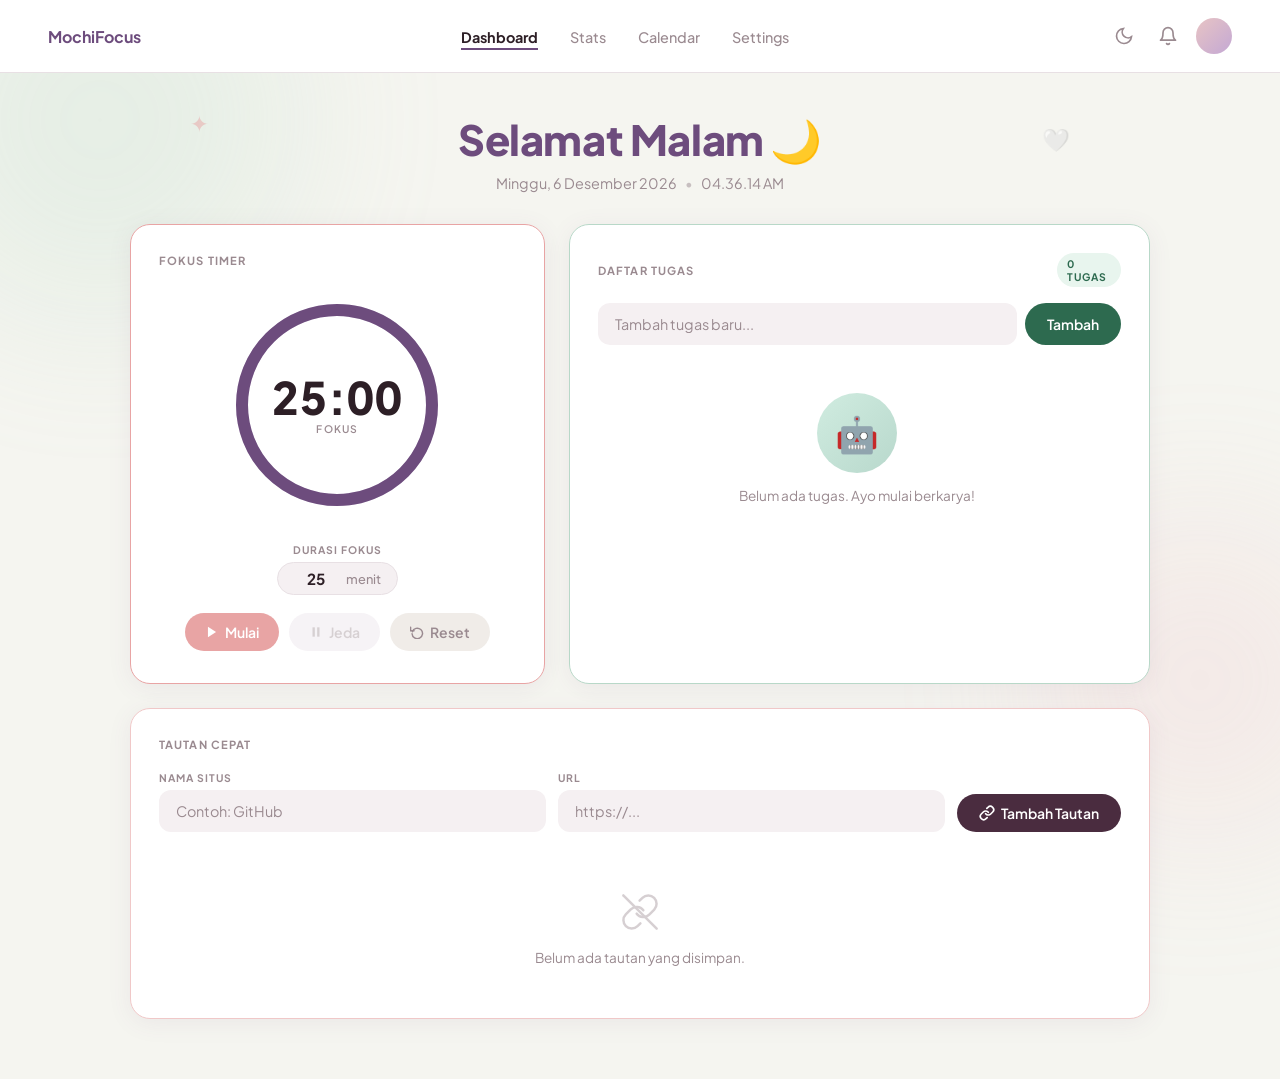
==== index.html @ a3278d5c "Add full MochiFocus dashboard: Dashboard, Stats, Calendar, Settings, shared theme system" ====
<!doctype html>
<html lang="id">
  <head>
    <meta charset="UTF-8" />
    <meta name="viewport" content="width=device-width, initial-scale=1.0" />
    <title>MochiFocus</title>
    <link rel="preconnect" href="https://fonts.googleapis.com" />
    <link rel="preconnect" href="https://fonts.gstatic.com" crossorigin />
    <link
      href="https://fonts.googleapis.com/css2?family=Plus+Jakarta+Sans:wght@400;500;600;700;800&display=swap"
      rel="stylesheet"
    />
    <link rel="stylesheet" href="css/style.css" />
    <script src="js/theme.js"></script>
  </head>
  <body>
    <!-- NAVBAR -->
    <nav class="navbar" role="navigation" aria-label="Navigasi utama">
      <div class="navbar__brand">MochiFocus</div>
      <ul class="navbar__links" role="list">
        <li>
          <a
            href="index.html"
            class="navbar__link navbar__link--active"
            aria-current="page"
            >Dashboard</a
          >
        </li>
        <li><a href="stats.html" class="navbar__link">Stats</a></li>
        <li><a href="calendar.html" class="navbar__link">Calendar</a></li>
        <li><a href="settings.html" class="navbar__link">Settings</a></li>
      </ul>
      <div class="navbar__actions">
        <button
          class="navbar__icon-btn"
          id="navbar-darkmode-btn"
          aria-pressed="false"
          title="Mode gelap"
          aria-label="Toggle mode gelap"
        >
          <svg
            class="icon-moon"
            width="20"
            height="20"
            viewBox="0 0 24 24"
            fill="none"
            stroke="currentColor"
            stroke-width="2"
            stroke-linecap="round"
            aria-hidden="true"
          >
            <path d="M21 12.79A9 9 0 1 1 11.21 3 7 7 0 0 0 21 12.79z" />
          </svg>
          <svg
            class="icon-sun"
            width="20"
            height="20"
            viewBox="0 0 24 24"
            fill="none"
            stroke="currentColor"
            stroke-width="2"
            stroke-linecap="round"
            aria-hidden="true"
            style="display: none"
          >
            <circle cx="12" cy="12" r="5" />
            <line x1="12" y1="1" x2="12" y2="3" />
            <line x1="12" y1="21" x2="12" y2="23" />
            <line x1="4.22" y1="4.22" x2="5.64" y2="5.64" />
            <line x1="18.36" y1="18.36" x2="19.78" y2="19.78" />
            <line x1="1" y1="12" x2="3" y2="12" />
            <line x1="21" y1="12" x2="23" y2="12" />
            <line x1="4.22" y1="19.78" x2="5.64" y2="18.36" />
            <line x1="18.36" y1="5.64" x2="19.78" y2="4.22" />
          </svg>
        </button>
        <button class="navbar__icon-btn" aria-label="Notifikasi">
          <svg
            width="20"
            height="20"
            viewBox="0 0 24 24"
            fill="none"
            stroke="currentColor"
            stroke-width="2"
            stroke-linecap="round"
            stroke-linejoin="round"
            aria-hidden="true"
          >
            <path d="M18 8A6 6 0 0 0 6 8c0 7-3 9-3 9h18s-3-2-3-9" />
            <path d="M13.73 21a2 2 0 0 1-3.46 0" />
          </svg>
        </button>
        <button class="navbar__avatar" aria-label="Profil pengguna"></button>
      </div>
    </nav>

    <!-- DECORATIVE BG BLOBS -->
    <div class="bg-blob bg-blob--green" aria-hidden="true"></div>
    <div class="bg-blob bg-blob--pink" aria-hidden="true"></div>

    <!-- HEADER: Greeting, Date, Time -->
    <header class="header">
      <div class="header__deco header__deco--tl" aria-hidden="true">✦</div>
      <h1 class="header__greeting" id="greeting">Selamat Pagi ✨</h1>
      <p class="header__datetime">
        <span id="current-date"></span>
        <span class="header__sep">•</span>
        <span id="current-time"></span>
      </p>
      <div class="header__deco header__deco--tr" aria-hidden="true">🤍</div>
    </header>

    <!-- MAIN CONTENT -->
    <main class="main">
      <!-- LEFT: Focus Timer -->
      <section class="card card--timer" aria-labelledby="timer-heading">
        <h2 id="timer-heading" class="card__label">FOKUS TIMER</h2>

        <!-- SVG circular progress ring -->
        <div
          class="timer__ring-wrapper"
          role="img"
          aria-label="Timer lingkaran"
        >
          <svg class="timer__svg" viewBox="0 0 220 220" aria-hidden="true">
            <!-- Background track -->
            <circle class="timer__track" cx="110" cy="110" r="95" />
            <!-- Progress arc -->
            <circle
              class="timer__progress"
              id="timer-ring"
              cx="110"
              cy="110"
              r="95"
            />
            <!-- Animated pulse dot when running -->
            <g id="timer-pulse-group" class="timer__pulse-group">
              <circle
                class="timer__pulse"
                id="timer-pulse"
                cx="110"
                cy="15"
                r="6.5"
              />
            </g>
          </svg>
          <div class="timer__center">
            <div class="timer__display" id="timer-display" aria-live="polite">
              25:00
            </div>
            <span class="timer__label-text">FOKUS</span>
          </div>
        </div>

        <!-- Minutes input -->
        <div class="timer__mins-row">
          <label class="timer__mins-label" for="timer-minutes-input"
            >Durasi Fokus</label
          >
          <div class="timer__mins-field">
            <input
              class="timer__mins-input"
              type="number"
              id="timer-minutes-input"
              min="1"
              max="120"
              value="25"
              aria-label="Durasi fokus dalam menit"
            />
            <span class="timer__mins-unit">menit</span>
          </div>
        </div>

        <div class="timer__controls">
          <button
            class="btn btn--start"
            id="timer-start"
            aria-label="Mulai timer"
          >
            <svg
              width="14"
              height="14"
              viewBox="0 0 24 24"
              fill="currentColor"
              aria-hidden="true"
            >
              <polygon points="5,3 19,12 5,21" />
            </svg>
            Mulai
          </button>
          <button
            class="btn btn--pause"
            id="timer-pause"
            disabled
            aria-label="Jeda timer"
          >
            <svg
              width="14"
              height="14"
              viewBox="0 0 24 24"
              fill="currentColor"
              aria-hidden="true"
            >
              <rect x="6" y="4" width="4" height="16" />
              <rect x="14" y="4" width="4" height="16" />
            </svg>
            Jeda
          </button>
          <button
            class="btn btn--reset"
            id="timer-reset"
            aria-label="Reset timer"
          >
            <svg
              width="14"
              height="14"
              viewBox="0 0 24 24"
              fill="none"
              stroke="currentColor"
              stroke-width="2.5"
              stroke-linecap="round"
              aria-hidden="true"
            >
              <polyline points="1 4 1 10 7 10" />
              <path d="M3.51 15a9 9 0 1 0 .49-3.5" />
            </svg>
            Reset
          </button>
        </div>
      </section>

      <!-- RIGHT: To-Do List -->
      <section class="card card--todo" aria-labelledby="todo-heading">
        <div class="card__header-row">
          <h2 id="todo-heading" class="card__label">DAFTAR TUGAS</h2>
          <span class="todo__count-badge" id="todo-count">0 TUGAS</span>
        </div>

        <form class="todo__form" id="todo-form" aria-label="Tambah tugas baru">
          <input
            class="input"
            type="text"
            id="todo-input"
            placeholder="Tambah tugas baru..."
            aria-label="Deskripsi tugas"
            autocomplete="off"
          />
          <button class="btn btn--add-todo" type="submit">Tambah</button>
        </form>

        <ul class="todo__list" id="todo-list" aria-label="Daftar tugas"></ul>
      </section>
    </main>

    <!-- BOTTOM: Quick Links -->
    <section class="card card--links" aria-labelledby="links-heading">
      <h2 id="links-heading" class="card__label">TAUTAN CEPAT</h2>

      <form class="links__form" id="links-form" aria-label="Tambah tautan baru">
        <div class="links__field-group">
          <label class="links__field-label" for="link-title-input"
            >NAMA SITUS</label
          >
          <input
            class="input"
            type="text"
            id="link-title-input"
            placeholder="Contoh: GitHub"
            aria-label="Nama situs"
            autocomplete="off"
          />
        </div>
        <div class="links__field-group">
          <label class="links__field-label" for="link-url-input">URL</label>
          <input
            class="input"
            type="url"
            id="link-url-input"
            placeholder="https://..."
            aria-label="URL situs"
            autocomplete="off"
          />
        </div>
        <button
          class="btn btn--add-link"
          type="submit"
          aria-label="Tambah tautan"
        >
          <svg
            width="16"
            height="16"
            viewBox="0 0 24 24"
            fill="none"
            stroke="currentColor"
            stroke-width="2.5"
            stroke-linecap="round"
            stroke-linejoin="round"
            aria-hidden="true"
          >
            <path
              d="M10 13a5 5 0 0 0 7.54.54l3-3a5 5 0 0 0-7.07-7.07l-1.72 1.71"
            />
            <path
              d="M14 11a5 5 0 0 0-7.54-.54l-3 3a5 5 0 0 0 7.07 7.07l1.71-1.71"
            />
          </svg>
          Tambah Tautan
        </button>
      </form>

      <div class="links__grid" id="links-grid" aria-label="Tautan cepat"></div>
    </section>

    <script src="js/app.js"></script>
  </body>
</html>
---- css/style.css ----
/* ============================================================
   CSS VARIABLES — MochiFocus
   ============================================================ */
:root {
  /* Palette */
  --color-bg: #f5f5f0;
  --color-surface: #ffffff;
  --color-primary: #6d4c7d; /* deep mauve – brand, navbar */
  --color-primary-hover: #5a3d68;
  --color-green: #2d6a4f; /* todo card accent */
  --color-green-btn: #2d6a4f;
  --color-green-btn-hover: #245940;
  --color-pink: #e8a4a4; /* timer card accent */
  --color-pink-btn: #e8a4a4;
  --color-pink-btn-hover: #d98f8f;
  --color-mauve-dark: #4a2c3f; /* add-link button */
  --color-mauve-dark-hover: #3a1f30;
  --color-text: #2d1f26;
  --color-text-muted: #9a8a90;
  --color-border: #e8e0e4;
  --color-input-bg: #f5f0f2;
  --color-todo-done: #b0a0a8;
  --color-badge-bg: #e8f5ee;
  --color-badge-text: #2d6a4f;

  /* Timer ring */
  --timer-track: #e8e0f0;
  --timer-progress: #6d4c7d;
  --timer-circumference: 552.92px; /* 2 * π * 88 */

  /* Shadows */
  --shadow-card: 0 4px 24px rgba(109, 76, 125, 0.08);
  --shadow-card-hover: 0 8px 32px rgba(109, 76, 125, 0.14);

  /* Layout */
  --radius-card: 20px;
  --radius-btn: 50px;
  --radius-input: 12px;
  --radius-sm: 8px;

  /* Typography */
  --font: "Plus Jakarta Sans", "Segoe UI", system-ui, sans-serif;

  --transition: 0.2s ease;
  --transition-slow: 0.4s ease;
}

/* ============================================================
   RESET & BASE
   ============================================================ */
*,
*::before,
*::after {
  box-sizing: border-box;
  margin: 0;
  padding: 0;
}

body {
  font-family: var(--font);
  background-color: var(--color-bg);
  color: var(--color-text);
  min-height: 100vh;
  padding-bottom: 60px;
  position: relative;
  overflow-x: hidden;
}

ul {
  list-style: none;
}

button {
  cursor: pointer;
  font-family: inherit;
  border: none;
  outline: none;
}

input,
label {
  font-family: inherit;
  outline: none;
}

a {
  text-decoration: none;
}

/* ============================================================
   BACKGROUND BLOBS
   ============================================================ */
.bg-blob {
  position: fixed;
  border-radius: 50%;
  filter: blur(80px);
  opacity: 0.18;
  pointer-events: none;
  z-index: 0;
}

.bg-blob--green {
  width: 400px;
  height: 400px;
  background: #a8d5ba;
  top: -80px;
  left: -100px;
}

.bg-blob--pink {
  width: 320px;
  height: 320px;
  background: #f0b8c0;
  bottom: 60px;
  right: -80px;
}

/* ============================================================
   NAVBAR
   ============================================================ */
.navbar {
  position: relative;
  z-index: 10;
  display: flex;
  align-items: center;
  gap: 40px;
  padding: 18px 48px;
  background: var(--color-surface);
  border-bottom: 1px solid var(--color-border);
}

.navbar__brand {
  font-size: 1rem;
  font-weight: 700;
  color: var(--color-primary);
  white-space: nowrap;
  margin-right: auto;
}

.navbar__links {
  display: flex;
  gap: 32px;
  align-items: center;
}

.navbar__link {
  font-size: 0.9rem;
  font-weight: 500;
  color: var(--color-text-muted);
  transition: color var(--transition);
  padding-bottom: 2px;
}

.navbar__link:hover {
  color: var(--color-text);
}

.navbar__link--active {
  color: var(--color-text);
  font-weight: 700;
  border-bottom: 2px solid var(--color-primary);
}

.navbar__actions {
  display: flex;
  align-items: center;
  gap: 12px;
  margin-left: auto;
}

.navbar__icon-btn {
  background: transparent;
  color: var(--color-text-muted);
  padding: 6px;
  border-radius: 50%;
  display: flex;
  align-items: center;
  justify-content: center;
  transition:
    background var(--transition),
    color var(--transition);
}

.navbar__icon-btn:hover {
  background: var(--color-bg);
  color: var(--color-text);
}

.navbar__avatar {
  width: 36px;
  height: 36px;
  border-radius: 50%;
  background: linear-gradient(135deg, #e8c4c4, #c4a8d4);
  border: none;
  cursor: pointer;
}

/* ============================================================
   PAGE WRAPPER
   ============================================================ */
.header,
.main,
.card--links {
  position: relative;
  z-index: 1;
  max-width: 1020px;
  margin-left: auto;
  margin-right: auto;
}

/* ============================================================
   HEADER
   ============================================================ */
.header {
  padding-top: 40px;
  padding-bottom: 32px;
  text-align: center;
}

.header__greeting {
  font-size: 2.6rem;
  font-weight: 800;
  color: var(--color-primary);
  margin-bottom: 8px;
  letter-spacing: -0.01em;
}

.header__datetime {
  font-size: 0.9rem;
  color: var(--color-text-muted);
  display: flex;
  align-items: center;
  justify-content: center;
  gap: 8px;
}

.header__sep {
  opacity: 0.5;
}

/* Decorative sparkle / heart near heading */
.header__deco {
  position: absolute;
  font-size: 1.4rem;
  opacity: 0.5;
  pointer-events: none;
  user-select: none;
}

.header__deco--tl {
  top: 36px;
  left: 60px;
  color: var(--color-pink);
  animation: float 4s ease-in-out infinite;
}

.header__deco--tr {
  top: 52px;
  right: 80px;
  color: var(--color-pink);
  animation: float 4s ease-in-out infinite 1.5s;
}

/* ============================================================
   MAIN GRID
   ============================================================ */
.main {
  display: grid;
  grid-template-columns: 1fr 1.4fr;
  gap: 24px;
  margin-bottom: 24px;
}

/* ============================================================
   CARD
   ============================================================ */
.card {
  background: var(--color-surface);
  border-radius: var(--radius-card);
  box-shadow: var(--shadow-card);
  padding: 28px 28px 32px;
  border: 1.5px solid transparent;
  transition: box-shadow var(--transition-slow);
}

.card--timer {
  border-color: var(--color-pink);
  display: flex;
  flex-direction: column;
  align-items: center;
}

.card--todo {
  border-color: #b8d8c8;
}

.card--links {
  border-color: #f0c8c8;
  margin-bottom: 0;
  padding-bottom: 36px;
}

.card__label {
  font-size: 0.7rem;
  font-weight: 700;
  letter-spacing: 0.1em;
  color: var(--color-text-muted);
  margin-bottom: 20px;
  width: 100%;
}

.card__header-row {
  display: flex;
  align-items: center;
  justify-content: space-between;
  margin-bottom: 16px;
}

.card__header-row .card__label {
  margin-bottom: 0;
}

/* ============================================================
   FOCUS TIMER
   ============================================================ */
.timer__ring-wrapper {
  position: relative;
  width: 220px;
  height: 220px;
  margin: 8px 0 28px;
  flex-shrink: 0;
}

.timer__svg {
  width: 100%;
  height: 100%;
  /* rotate so arc starts from 12-o'clock */
  transform: rotate(-90deg);
  overflow: visible;
}

.timer__track {
  fill: none;
  stroke: var(--timer-track);
  stroke-width: 12;
}

.timer__progress {
  fill: none;
  stroke: var(--timer-progress);
  stroke-width: 12;
  stroke-linecap: round;
  /* dasharray/dashoffset set by JS */
  transition:
    stroke-dashoffset 1s linear,
    stroke var(--transition-slow);
}

/* Running state: glowing pulse on the ring */
.timer__progress--running {
  stroke: var(--color-primary);
  animation: ringPulse 2s ease-in-out infinite;
}

.timer__center {
  position: absolute;
  inset: 0;
  display: flex;
  flex-direction: column;
  align-items: center;
  justify-content: center;
  gap: 2px;
}

.timer__display {
  font-size: 2.8rem;
  font-weight: 800;
  letter-spacing: 0.02em;
  color: var(--color-text);
  font-variant-numeric: tabular-nums;
  line-height: 1;
}

.timer__label-text {
  font-size: 0.65rem;
  font-weight: 600;
  letter-spacing: 0.12em;
  color: var(--color-text-muted);
  text-transform: uppercase;
}

/*
  Orbiting dot: positioned at the center of the wrapper,
  then pushed out to ring radius via translateX inside rotate.
  Ring r=95 in the 220px wrapper (viewBox 0 0 220 220).
*/
.timer__pulse-group {
  transform-origin: 110px 110px;
  transform: rotate(var(--timer-rotation, 0deg));
  transition: transform 1s linear;
}

.timer__pulse {
  fill: var(--color-surface);
  stroke: var(--color-primary);
  stroke-width: 2.5px;
  transform-origin: 110px 15px;
  opacity: 0;
  pointer-events: none;
  transition: opacity 0.3s ease;
}

.timer__pulse--active {
  opacity: 1;
  animation: dotPulse 2s ease-in-out infinite;
}

.timer__controls {
  display: flex;
  gap: 10px;
  flex-wrap: wrap;
  justify-content: center;
}

/* Minutes duration field */
.timer__mins-row {
  display: flex;
  flex-direction: column;
  align-items: center;
  gap: 6px;
  margin-bottom: 18px;
  width: 100%;
}

.timer__mins-label {
  font-size: 0.65rem;
  font-weight: 700;
  letter-spacing: 0.1em;
  color: var(--color-text-muted);
  text-transform: uppercase;
}

.timer__mins-field {
  display: flex;
  align-items: center;
  gap: 8px;
  background: var(--color-input-bg);
  border: 1.5px solid var(--color-border);
  border-radius: 50px;
  padding: 6px 16px;
  transition: border-color var(--transition);
}

.timer__mins-field:focus-within {
  border-color: var(--color-primary);
  background: #fff;
}

.timer__mins-input {
  width: 44px;
  border: none;
  background: transparent;
  font-family: var(--font);
  font-size: 0.95rem;
  font-weight: 700;
  color: var(--color-text);
  text-align: center;
  outline: none;
  /* hide spinner arrows */
  -moz-appearance: textfield;
  appearance: textfield;
}

.timer__mins-input::-webkit-outer-spin-button,
.timer__mins-input::-webkit-inner-spin-button {
  -webkit-appearance: none;
  margin: 0;
}

.timer__mins-unit {
  font-size: 0.8rem;
  font-weight: 500;
  color: var(--color-text-muted);
}

.timer__mins-field--disabled {
  opacity: 0.5;
  cursor: not-allowed;
  pointer-events: none;
}

/* ============================================================
   BUTTONS
   ============================================================ */
.btn {
  display: inline-flex;
  align-items: center;
  justify-content: center;
  gap: 6px;
  padding: 10px 20px;
  border-radius: var(--radius-btn);
  font-size: 0.875rem;
  font-weight: 600;
  transition:
    background-color var(--transition),
    opacity var(--transition),
    transform var(--transition);
}

.btn:active:not(:disabled) {
  transform: scale(0.96);
}

.btn:disabled {
  opacity: 0.4;
  cursor: not-allowed;
}

/* Start — pink pastel */
.btn--start {
  background: var(--color-pink-btn);
  color: #fff;
}
.btn--start:hover:not(:disabled) {
  background: var(--color-pink-btn-hover);
}

/* Pause — light gray */
.btn--pause {
  background: #e8e0e8;
  color: var(--color-text-muted);
}
.btn--pause:hover:not(:disabled) {
  background: #d8d0d8;
}

/* Reset — light gray outline-style */
.btn--reset {
  background: #f0ece8;
  color: var(--color-text-muted);
}
.btn--reset:hover:not(:disabled) {
  background: #e4deda;
}

/* Add Todo — dark green pill */
.btn--add-todo {
  background: var(--color-green-btn);
  color: #fff;
  border-radius: var(--radius-btn);
  padding: 10px 22px;
  white-space: nowrap;
}
.btn--add-todo:hover {
  background: var(--color-green-btn-hover);
}

/* Add Link — dark mauve */
.btn--add-link {
  background: var(--color-mauve-dark);
  color: #fff;
  border-radius: var(--radius-btn);
  padding: 10px 22px;
  white-space: nowrap;
  align-self: flex-end;
}
.btn--add-link:hover {
  background: var(--color-mauve-dark-hover);
}

/* Icon/danger within list rows */
.btn--icon {
  background: transparent;
  color: var(--color-text-muted);
  padding: 4px 8px;
  font-size: 0.85rem;
  border-radius: var(--radius-sm);
}
.btn--icon:hover {
  color: var(--color-green);
  background: #e8f5ee;
}

.btn--danger {
  background: transparent;
  color: var(--color-text-muted);
  padding: 4px 8px;
  font-size: 0.8rem;
  border-radius: var(--radius-sm);
}
.btn--danger:hover {
  background: #fef2f2;
  color: #e05555;
}

/* ============================================================
   INPUT
   ============================================================ */
.input {
  width: 100%;
  padding: 11px 16px;
  border: 1.5px solid transparent;
  border-radius: var(--radius-input);
  font-size: 0.9rem;
  color: var(--color-text);
  background-color: var(--color-input-bg);
  transition:
    border-color var(--transition),
    background-color var(--transition);
}

.input:focus {
  border-color: var(--color-primary);
  background-color: #fff;
}

.input::placeholder {
  color: var(--color-text-muted);
}

/* ============================================================
   TODO BADGE
   ============================================================ */
.todo__count-badge {
  font-size: 0.65rem;
  font-weight: 700;
  width: max-content;
  letter-spacing: 0.08em;
  background: var(--color-badge-bg);
  color: var(--color-badge-text);
  padding: 4px 10px;
  border-radius: 50px;
}

/* ============================================================
   TODO FORM
   ============================================================ */
.todo__form {
  display: flex;
  gap: 8px;
  margin-bottom: 16px;
}

.todo__form .input {
  flex: 1;
}

/* ============================================================
   TODO LIST
   ============================================================ */
.todo__list {
  display: flex;
  flex-direction: column;
  gap: 8px;
  max-height: 300px;
  overflow-y: auto;
  padding-right: 4px;
}

.todo__item {
  display: flex;
  align-items: center;
  gap: 10px;
  padding: 10px 14px;
  border: 1.5px solid var(--color-border);
  border-radius: var(--radius-sm);
  background: var(--color-surface);
  transition:
    box-shadow var(--transition),
    border-color var(--transition);
  animation: slideIn 0.2s ease;
}

.todo__item:hover {
  border-color: #b8d8c8;
  box-shadow: 0 2px 10px rgba(45, 106, 79, 0.08);
}

.todo__checkbox {
  width: 17px;
  height: 17px;
  accent-color: var(--color-green);
  cursor: pointer;
  flex-shrink: 0;
}

.todo__text {
  flex: 1;
  font-size: 0.88rem;
  word-break: break-word;
  color: var(--color-text);
}

.todo__text--done {
  text-decoration: line-through;
  color: var(--color-todo-done);
}

.todo__edit-input {
  flex: 1;
  padding: 4px 10px;
  border: 1.5px solid var(--color-green);
  border-radius: var(--radius-sm);
  font-size: 0.88rem;
  font-family: inherit;
  background: #fff;
  outline: none;
}

.todo__actions {
  display: flex;
  gap: 2px;
  flex-shrink: 0;
}

/* Empty state — robot image placeholder */
.todo__empty {
  display: flex;
  flex-direction: column;
  align-items: center;
  justify-content: center;
  padding: 32px 16px;
  gap: 14px;
  color: var(--color-text-muted);
  font-size: 0.85rem;
  text-align: center;
}

.todo__empty-icon {
  width: 80px;
  height: 80px;
  border-radius: 50%;
  background: linear-gradient(135deg, #d0ece0, #b8d8cc);
  display: flex;
  align-items: center;
  justify-content: center;
  font-size: 2.2rem;
}

/* ============================================================
   QUICK LINKS — form
   ============================================================ */
.links__form {
  display: flex;
  align-items: flex-end;
  gap: 12px;
  margin-bottom: 24px;
  flex-wrap: wrap;
}

.links__field-group {
  display: flex;
  flex-direction: column;
  gap: 6px;
  flex: 1;
  min-width: 140px;
}

.links__field-label {
  font-size: 0.65rem;
  font-weight: 700;
  letter-spacing: 0.1em;
  color: var(--color-text-muted);
}

/* ============================================================
   QUICK LINKS — grid
   ============================================================ */
.links__grid {
  display: grid;
  grid-template-columns: repeat(auto-fill, minmax(140px, 1fr));
  gap: 12px;
}

.link__wrapper {
  position: relative;
}

.link__card {
  display: flex;
  flex-direction: column;
  align-items: center;
  justify-content: center;
  gap: 8px;
  padding: 18px 12px;
  border: 1.5px solid var(--color-border);
  border-radius: var(--radius-card);
  background: var(--color-input-bg);
  text-decoration: none;
  color: var(--color-text);
  transition:
    box-shadow var(--transition),
    border-color var(--transition),
    transform var(--transition);
  min-height: 88px;
  text-align: center;
}

.link__card:hover {
  box-shadow: var(--shadow-card-hover);
  border-color: var(--color-pink);
  transform: translateY(-2px);
}

.link__favicon {
  width: 26px;
  height: 26px;
  border-radius: 6px;
}

.link__title {
  font-size: 0.82rem;
  font-weight: 600;
  word-break: break-word;
  line-height: 1.3;
}

.link__delete {
  position: absolute;
  top: 6px;
  right: 6px;
  background: transparent;
  border: none;
  color: var(--color-text-muted);
  font-size: 0.7rem;
  cursor: pointer;
  padding: 3px 6px;
  border-radius: 50%;
  opacity: 0;
  transition:
    opacity var(--transition),
    background var(--transition),
    color var(--transition);
  line-height: 1;
}

.link__wrapper:hover .link__delete {
  opacity: 1;
}

.link__delete:hover {
  color: #e05555;
  background: #fef2f2;
}

/* Empty links state */
.links__empty {
  grid-column: 1 / -1;
  display: flex;
  flex-direction: column;
  align-items: center;
  gap: 10px;
  padding: 36px 16px 16px;
  color: var(--color-text-muted);
  font-size: 0.85rem;
  text-align: center;
}

.links__empty-icon {
  font-size: 2rem;
  opacity: 0.4;
}

/* ============================================================
   SCROLLBAR
   ============================================================ */
.todo__list::-webkit-scrollbar {
  width: 4px;
}
.todo__list::-webkit-scrollbar-track {
  background: transparent;
}
.todo__list::-webkit-scrollbar-thumb {
  background: var(--color-border);
  border-radius: 2px;
}

/* ============================================================
   ANIMATIONS
   ============================================================ */

/* Floating deco elements */
@keyframes float {
  0%,
  100% {
    transform: translateY(0);
  }
  50% {
    transform: translateY(-6px);
  }
}

/* SVG ring pulse when running */
@keyframes ringPulse {
  0%,
  100% {
    filter: drop-shadow(0 0 4px rgba(109, 76, 125, 0.3));
  }
  50% {
    filter: drop-shadow(0 0 12px rgba(109, 76, 125, 0.65));
  }
}

/* Denyut dan pendaran titik indikator timer saat aktif */
@keyframes dotPulse {
  0%,
  100% {
    transform: scale(1);
    filter: drop-shadow(0 0 4px rgba(109, 76, 125, 0.5));
  }
  50% {
    transform: scale(1.25);
    filter: drop-shadow(0 0 10px rgba(109, 76, 125, 0.9));
  }
}

/* Timer number tick bounce — removed (no digit animation) */

/* Todo item slide in */
@keyframes slideIn {
  from {
    opacity: 0;
    transform: translateY(-6px);
  }
  to {
    opacity: 1;
    transform: translateY(0);
  }
}

/* ============================================================
   RESPONSIVE
   ============================================================ */
@media (max-width: 720px) {
  .navbar {
    padding: 14px 20px;
    gap: 20px;
  }

  .navbar__links {
    gap: 16px;
  }

  .header,
  .main,
  .card--links {
    padding-left: 16px;
    padding-right: 16px;
  }

  .header__greeting {
    font-size: 1.8rem;
  }

  .main {
    grid-template-columns: 1fr;
  }

  .timer__ring-wrapper {
    width: 180px;
    height: 180px;
  }

  .timer__display {
    font-size: 2.2rem;
  }

  .links__form {
    flex-direction: column;
  }

  .btn--add-link {
    width: 100%;
  }
}

@media (max-width: 480px) {
  .navbar__links {
    display: none;
  }

  .header__deco {
    display: none;
  }
}

/* ============================================================
   STATS PAGE
   ============================================================ */

/* Page wrapper */
.stats-page {
  position: relative;
  z-index: 1;
  max-width: 1020px;
  margin: 0 auto;
  padding: 40px 24px 60px;
}

/* Heading */
.stats-page__heading {
  margin-bottom: 28px;
}

.stats-page__title {
  font-size: 1.7rem;
  font-weight: 800;
  color: var(--color-text);
  margin-bottom: 6px;
}

.stats-page__subtitle {
  font-size: 0.9rem;
  color: var(--color-text-muted);
}

/* Row 1: chart + summary side-by-side */
.stats-row {
  display: grid;
  grid-template-columns: 1fr 340px;
  gap: 20px;
  margin-bottom: 20px;
  align-items: start;
}

/* ── Weekly Chart Card ── */
.stats-chart-card {
  border-color: #d8c8e8;
  padding: 28px 28px 24px;
}

.stats-chart-card__header {
  display: flex;
  align-items: center;
  justify-content: space-between;
  margin-bottom: 28px;
}

.stats-chart-card__title {
  font-size: 1.1rem;
  font-weight: 700;
  color: var(--color-text);
}

.stats-chip {
  font-size: 0.65rem;
  font-weight: 700;
  letter-spacing: 0.08em;
  background: #ede8f5;
  color: var(--color-primary);
  padding: 5px 12px;
  border-radius: 50px;
}

/* Bar chart */
.bar-chart {
  display: flex;
  flex-direction: column;
  gap: 12px;
}

.bar-chart__bars {
  display: flex;
  align-items: flex-end;
  gap: 10px;
  height: 160px;
  padding: 0 4px;
}

.bar-chart__bar-wrap {
  flex: 1;
  display: flex;
  flex-direction: column;
  align-items: center;
  justify-content: flex-end;
  height: 100%;
}

.bar-chart__bar {
  width: 100%;
  max-width: 40px;
  border-radius: 8px 8px 4px 4px;
  background: #e8daf0;
  transition: height 0.6s cubic-bezier(0.34, 1.56, 0.64, 1);
  min-height: 6px;
}

.bar-chart__bar--today {
  background: linear-gradient(180deg, #9b72b8, #6d4c7d);
}

.bar-chart__bar--has-data {
  background: linear-gradient(180deg, #c4a8d8, #a888c0);
}

.bar-chart__labels {
  display: flex;
  gap: 10px;
  padding: 0 4px;
}

.bar-chart__labels span {
  flex: 1;
  text-align: center;
  font-size: 0.7rem;
  font-weight: 600;
  letter-spacing: 0.06em;
  color: var(--color-text-muted);
}

/* ── Stat Summary Cards (right column) ── */
.stats-summary-col {
  display: flex;
  flex-direction: column;
  gap: 14px;
}

.stat-card {
  background: var(--color-surface);
  border-radius: var(--radius-card);
  box-shadow: var(--shadow-card);
  padding: 18px 20px;
  display: flex;
  align-items: center;
  gap: 16px;
  border: 1.5px solid transparent;
  transition: box-shadow var(--transition);
}

.stat-card:hover {
  box-shadow: var(--shadow-card-hover);
}

.stat-card--pink {
  border-color: #f0c8c8;
}
.stat-card--green {
  border-color: #b8e0c8;
}
.stat-card--purple {
  border-color: #d0c0e8;
}

.stat-card__icon {
  width: 52px;
  height: 52px;
  border-radius: 50%;
  display: flex;
  align-items: center;
  justify-content: center;
  flex-shrink: 0;
}

.stat-card__icon--pink {
  background: #fce8e8;
  color: #c86060;
}
.stat-card__icon--green {
  background: #d8f0e4;
  color: #2d8a5f;
}
.stat-card__icon--purple {
  background: #e8daf5;
  color: #6d4c7d;
}

.stat-card__body {
  display: flex;
  flex-direction: column;
  gap: 3px;
}

.stat-card__label {
  font-size: 0.65rem;
  font-weight: 700;
  letter-spacing: 0.1em;
  color: var(--color-text-muted);
}

.stat-card__value {
  font-size: 1.5rem;
  font-weight: 800;
  color: var(--color-text);
  line-height: 1.1;
}

/* ── Achievements Card ── */
.stats-achievements-card {
  border-color: #f0e4c8;
  padding: 28px 28px 32px;
  position: relative;
  overflow: hidden;
}

.stats-achievements-card__title {
  font-size: 1.1rem;
  font-weight: 700;
  color: var(--color-text);
  margin-bottom: 24px;
}

.stats-achievements-card__deco {
  position: absolute;
  bottom: -10px;
  right: 16px;
  pointer-events: none;
  user-select: none;
  color: var(--color-primary);
}

.achievements-grid {
  display: grid;
  grid-template-columns: repeat(4, 1fr);
  gap: 16px;
}

.achievement-item {
  display: flex;
  flex-direction: column;
  align-items: center;
  gap: 12px;
  padding: 20px 12px 18px;
  border: 1.5px solid var(--color-border);
  border-radius: var(--radius-card);
  background: var(--color-surface);
  text-align: center;
  transition:
    box-shadow var(--transition),
    transform var(--transition);
  cursor: default;
}

.achievement-item--unlocked:hover {
  box-shadow: var(--shadow-card-hover);
  transform: translateY(-2px);
}

.achievement-item--locked {
  opacity: 0.55;
}

.achievement-item__icon {
  width: 52px;
  height: 52px;
  border-radius: 50%;
  display: flex;
  align-items: center;
  justify-content: center;
}

.achievement-item__icon--pink {
  background: #fce8e8;
  color: #c86060;
}
.achievement-item__icon--green {
  background: #d8f5e4;
  color: #2d7a50;
}
.achievement-item__icon--purple {
  background: #ece4f5;
  color: #6d4c7d;
}
.achievement-item__icon--locked {
  background: #f0ece8;
  color: #b0a8b0;
}

.achievement-item__label {
  font-size: 0.8rem;
  font-weight: 600;
  color: var(--color-text);
  line-height: 1.3;
}

.achievement-item--locked .achievement-item__label {
  color: var(--color-text-muted);
}

/* ── Stats Responsive ── */
@media (max-width: 820px) {
  .stats-row {
    grid-template-columns: 1fr;
  }

  .stats-summary-col {
    flex-direction: row;
    flex-wrap: wrap;
  }

  .stat-card {
    flex: 1;
    min-width: 180px;
  }
}

@media (max-width: 600px) {
  .achievements-grid {
    grid-template-columns: repeat(2, 1fr);
  }

  .stats-page {
    padding: 24px 16px 48px;
  }

  .stats-page__title {
    font-size: 1.3rem;
  }

  .stats-summary-col {
    flex-direction: column;
  }
}

/* ============================================================
   CALENDAR PAGE
   ============================================================ */

/* Page outer wrapper */
.cal-page {
  position: relative;
  z-index: 1;
  max-width: 1020px;
  margin: 0 auto;
  padding: 36px 24px 60px;
  display: grid;
  grid-template-columns: 1fr 320px;
  gap: 24px;
  align-items: start;
}

/* ── Month header ── */
.cal-month-header {
  display: flex;
  align-items: flex-start;
  justify-content: space-between;
  margin-bottom: 20px;
}

.cal-month-header__title {
  font-size: 1.8rem;
  font-weight: 800;
  color: var(--color-text);
  line-height: 1.1;
  margin-bottom: 4px;
}

.cal-month-header__sub {
  font-size: 0.88rem;
  color: var(--color-text-muted);
}

.cal-month-header__nav {
  display: flex;
  gap: 8px;
  align-items: center;
  padding-top: 4px;
}

.cal-nav-btn {
  width: 38px;
  height: 38px;
  border-radius: 50%;
  background: var(--color-surface);
  border: 1.5px solid var(--color-border);
  display: flex;
  align-items: center;
  justify-content: center;
  color: var(--color-text-muted);
  cursor: pointer;
  transition:
    background var(--transition),
    border-color var(--transition),
    color var(--transition);
  box-shadow: var(--shadow-card);
}

.cal-nav-btn:hover {
  background: var(--color-primary);
  border-color: var(--color-primary);
  color: #fff;
}

/* ── Calendar card ── */
.cal-card {
  background: var(--color-surface);
  border-radius: var(--radius-card);
  box-shadow: var(--shadow-card);
  border: 1.5px solid var(--color-border);
  padding: 20px 16px 16px;
  margin-bottom: 16px;
}

/* Day-of-week header */
.cal-grid__header {
  display: grid;
  grid-template-columns: repeat(7, 1fr);
  margin-bottom: 8px;
}

.cal-grid__header span {
  text-align: center;
  font-size: 0.65rem;
  font-weight: 700;
  letter-spacing: 0.08em;
  color: var(--color-text-muted);
  padding: 4px 0;
}

/* Day cells grid */
.cal-grid__body {
  display: grid;
  grid-template-columns: repeat(7, 1fr);
  gap: 4px;
}

.cal-cell {
  position: relative;
  min-height: 72px;
  border-radius: 14px;
  padding: 8px 6px 6px;
  background: var(--color-input-bg);
  cursor: pointer;
  display: flex;
  flex-direction: column;
  align-items: flex-start;
  transition:
    background var(--transition),
    box-shadow var(--transition);
  user-select: none;
}

.cal-cell:hover {
  background: #ede8f5;
}

.cal-cell--other-month {
  opacity: 0.4;
}

.cal-cell--selected {
  background: #f0e4f8;
  border: 1.5px solid var(--color-primary);
}

/* Today ring */
.cal-cell--today {
  background: #fde8e8;
  border: 2px solid #e8a4a4;
}

.cal-cell--today .cal-cell__num {
  color: #c86060;
  font-weight: 800;
}

.cal-cell__num {
  font-size: 0.9rem;
  font-weight: 600;
  color: var(--color-text);
  line-height: 1;
  margin-bottom: 2px;
}

.cal-cell__today-tag {
  display: block;
  font-size: 0.5rem;
  font-weight: 700;
  letter-spacing: 0.06em;
  color: #c86060;
  margin-top: 1px;
}

/* Dots */
.cal-cell__dots {
  display: flex;
  gap: 3px;
  margin-top: auto;
  padding-top: 4px;
}

.cal-cell__dot {
  width: 6px;
  height: 6px;
  border-radius: 50%;
  display: inline-block;
}

.cal-cell__dot--done {
  background: #6ec99a;
}
.cal-cell__dot--focus {
  background: #a8b8e8;
}
.cal-cell__dot--achieve {
  background: #e8c870;
}

/* ── Legend ── */
.cal-legend {
  display: flex;
  gap: 20px;
  align-items: center;
  padding: 0 4px;
}

.cal-legend__item {
  display: flex;
  align-items: center;
  gap: 6px;
  font-size: 0.65rem;
  font-weight: 700;
  letter-spacing: 0.08em;
  color: var(--color-text-muted);
}

.cal-legend__dot {
  width: 8px;
  height: 8px;
  border-radius: 50%;
  display: inline-block;
  flex-shrink: 0;
}

.cal-legend__dot--done {
  background: #6ec99a;
}
.cal-legend__dot--focus {
  background: #a8b8e8;
}
.cal-legend__dot--achieve {
  background: #e8c870;
}

/* ── RIGHT COLUMN ── */
.cal-right {
  display: flex;
  flex-direction: column;
  gap: 16px;
}

/* ── Agenda card ── */
.cal-agenda-card {
  border-color: #d8c8e8;
  padding: 22px 20px 20px;
}

.cal-agenda-card__header {
  display: flex;
  align-items: center;
  justify-content: space-between;
  margin-bottom: 16px;
}

.cal-agenda-card__title {
  font-size: 1rem;
  font-weight: 700;
  color: var(--color-text);
}

.cal-add-btn {
  width: 34px;
  height: 34px;
  border-radius: 50%;
  background: var(--color-mauve-dark);
  color: #fff;
  border: none;
  display: flex;
  align-items: center;
  justify-content: center;
  cursor: pointer;
  transition:
    background var(--transition),
    transform var(--transition);
  flex-shrink: 0;
}

.cal-add-btn:hover {
  background: var(--color-mauve-dark-hover);
  transform: scale(1.08);
}

/* Agenda list */
.cal-agenda-list {
  list-style: none;
  display: flex;
  flex-direction: column;
  gap: 10px;
  margin-bottom: 14px;
}

.cal-agenda-item {
  display: flex;
  align-items: center;
  gap: 12px;
  padding: 12px 14px;
  background: var(--color-input-bg);
  border-radius: var(--radius-sm);
  border: 1.5px solid var(--color-border);
  transition: box-shadow var(--transition);
  animation: slideIn 0.2s ease;
}

.cal-agenda-item:hover {
  box-shadow: var(--shadow-card);
}

.cal-agenda-item__icon {
  width: 40px;
  height: 40px;
  border-radius: 50%;
  display: flex;
  align-items: center;
  justify-content: center;
  flex-shrink: 0;
}

.cal-agenda-item__body {
  flex: 1;
  display: flex;
  flex-direction: column;
  gap: 2px;
  min-width: 0;
}

.cal-agenda-item__title {
  font-size: 0.88rem;
  font-weight: 700;
  color: var(--color-text);
  white-space: nowrap;
  overflow: hidden;
  text-overflow: ellipsis;
}

.cal-agenda-item__time {
  font-size: 0.75rem;
  color: var(--color-text-muted);
}

.cal-agenda-item__del {
  background: transparent;
  border: none;
  color: var(--color-text-muted);
  font-size: 0.7rem;
  cursor: pointer;
  padding: 4px 6px;
  border-radius: 50%;
  opacity: 0;
  transition:
    opacity var(--transition),
    background var(--transition),
    color var(--transition);
  flex-shrink: 0;
}

.cal-agenda-item:hover .cal-agenda-item__del {
  opacity: 1;
}

.cal-agenda-item__del:hover {
  background: #fef2f2;
  color: #e05555;
}

.cal-agenda-empty {
  font-size: 0.84rem;
  color: var(--color-text-muted);
  text-align: center;
  padding: 16px 0 8px;
}

/* Quote strip */
.cal-quote {
  display: flex;
  align-items: flex-start;
  gap: 10px;
  background: #fef0f0;
  border-radius: var(--radius-sm);
  padding: 12px 14px;
  font-size: 0.82rem;
  color: #a04040;
  line-height: 1.5;
  border: 1px solid #f5d8d8;
}

.cal-quote svg {
  flex-shrink: 0;
  margin-top: 1px;
  color: #d07070;
}

/* ── Productivity stats card ── */
.cal-stats-card {
  border-color: var(--color-border);
  padding: 22px 20px 20px;
}

.cal-stats-card__title {
  font-size: 1rem;
  font-weight: 700;
  color: var(--color-text);
  margin-bottom: 4px;
}

.cal-stats-card__sub {
  font-size: 0.8rem;
  color: var(--color-text-muted);
  margin-bottom: 16px;
}

/* Mini bar chart in stats card */
.cal-bar-chart {
  height: 100px;
}

.cal-bar-chart__bars {
  display: flex;
  align-items: flex-end;
  gap: 8px;
  height: 100%;
  padding: 0 2px;
}

.cal-bar-chart__bar-wrap {
  flex: 1;
  display: flex;
  align-items: flex-end;
  height: 100%;
}

.cal-bar-chart__bar {
  width: 100%;
  border-radius: 8px 8px 4px 4px;
  transition: height 0.6s cubic-bezier(0.34, 1.56, 0.64, 1);
  min-height: 8px;
}

/* ── Floating Action Button ── */
.cal-fab {
  position: fixed;
  bottom: 28px;
  right: 28px;
  width: 52px;
  height: 52px;
  border-radius: 50%;
  background: var(--color-mauve-dark);
  color: #fff;
  border: none;
  display: none; /* shown only on mobile */
  align-items: center;
  justify-content: center;
  cursor: pointer;
  box-shadow: 0 4px 20px rgba(74, 44, 63, 0.35);
  z-index: 100;
  transition:
    background var(--transition),
    transform var(--transition);
}

.cal-fab:hover {
  background: var(--color-mauve-dark-hover);
  transform: scale(1.08);
}

/* ── Modal ── */
.modal-overlay {
  position: fixed;
  inset: 0;
  background: rgba(45, 31, 38, 0.4);
  backdrop-filter: blur(4px);
  z-index: 200;
  display: none;
  align-items: center;
  justify-content: center;
  padding: 24px;
}

.modal-overlay--visible {
  display: flex;
  animation: fadeIn 0.2s ease;
}

.modal {
  background: var(--color-surface);
  border-radius: var(--radius-card);
  box-shadow: 0 8px 40px rgba(45, 31, 38, 0.18);
  padding: 28px 28px 24px;
  width: 100%;
  max-width: 440px;
  animation: slideUp 0.25s ease;
}

.modal__header {
  display: flex;
  align-items: center;
  justify-content: space-between;
  margin-bottom: 22px;
}

.modal__title {
  font-size: 1.05rem;
  font-weight: 700;
  color: var(--color-text);
}

.modal__close {
  width: 32px;
  height: 32px;
  border-radius: 50%;
  background: var(--color-input-bg);
  border: none;
  display: flex;
  align-items: center;
  justify-content: center;
  color: var(--color-text-muted);
  cursor: pointer;
  transition: background var(--transition);
}

.modal__close:hover {
  background: #fef2f2;
  color: #e05555;
}

.modal__form {
  display: flex;
  flex-direction: column;
  gap: 16px;
}

.modal__field {
  display: flex;
  flex-direction: column;
  gap: 6px;
  flex: 1;
}

.modal__field-row {
  display: flex;
  gap: 12px;
}

.modal__label {
  font-size: 0.68rem;
  font-weight: 700;
  letter-spacing: 0.09em;
  color: var(--color-text-muted);
  text-transform: uppercase;
}

/* Category buttons */
.modal__cats {
  display: flex;
  gap: 8px;
  flex-wrap: wrap;
}

.modal__cat {
  padding: 7px 18px;
  border-radius: 50px;
  font-size: 0.82rem;
  font-weight: 600;
  font-family: var(--font);
  border: 1.5px solid transparent;
  cursor: pointer;
  transition:
    background var(--transition),
    border-color var(--transition),
    color var(--transition);
}

.modal__cat--green {
  background: #d8f0e4;
  color: #2d7a50;
  border-color: #b0dcc0;
}
.modal__cat--purple {
  background: #ece4f5;
  color: #6d4c7d;
  border-color: #d0c0e8;
}
.modal__cat--pink {
  background: #fce8e8;
  color: #c86060;
  border-color: #f0c0c0;
}

.modal__cat--active.modal__cat--green {
  background: #2d7a50;
  color: #fff;
  border-color: #2d7a50;
}
.modal__cat--active.modal__cat--purple {
  background: #6d4c7d;
  color: #fff;
  border-color: #6d4c7d;
}
.modal__cat--active.modal__cat--pink {
  background: #c86060;
  color: #fff;
  border-color: #c86060;
}

.modal__submit {
  width: 100%;
  padding: 12px;
  margin-top: 4px;
  border-radius: var(--radius-btn);
}

/* ── Calendar animations ── */
@keyframes fadeIn {
  from {
    opacity: 0;
  }
  to {
    opacity: 1;
  }
}

@keyframes slideUp {
  from {
    opacity: 0;
    transform: translateY(16px);
  }
  to {
    opacity: 1;
    transform: translateY(0);
  }
}

/* ── Calendar Responsive ── */
@media (max-width: 820px) {
  .cal-page {
    grid-template-columns: 1fr;
    padding: 20px 16px 48px;
  }

  .cal-fab {
    display: flex;
  }

  .cal-right {
    order: -1; /* sidebar goes above on mobile */
  }
}

@media (max-width: 480px) {
  .cal-cell {
    min-height: 52px;
    padding: 6px 4px 4px;
  }

  .cal-cell__num {
    font-size: 0.78rem;
  }

  .cal-month-header__title {
    font-size: 1.4rem;
  }
}

/* ============================================================
   SETTINGS PAGE
   ============================================================ */

.sett-page {
  position: relative;
  z-index: 1;
  max-width: 960px;
  margin: 0 auto;
  padding: 36px 24px 72px;
}

.sett-page__heading {
  margin-bottom: 28px;
}

.sett-page__title {
  font-size: 1.8rem;
  font-weight: 800;
  color: var(--color-text);
  margin-bottom: 4px;
}

.sett-page__sub {
  font-size: 0.88rem;
  color: var(--color-text-muted);
}

/* ── Two-column layout ── */
.sett-layout {
  display: grid;
  grid-template-columns: 168px 1fr;
  gap: 24px;
  align-items: start;
}

/* ── Sidebar ── */
.sett-sidebar {
  background: var(--color-surface);
  border-radius: var(--radius-card);
  box-shadow: var(--shadow-card);
  border: 1.5px solid var(--color-border);
  padding: 12px 10px;
  position: sticky;
  top: 24px;
}

.sett-nav {
  display: flex;
  flex-direction: column;
  gap: 2px;
}

.sett-nav__item {
  display: flex;
  align-items: center;
  gap: 10px;
  width: 100%;
  padding: 10px 12px;
  border-radius: var(--radius-sm);
  font-size: 0.88rem;
  font-weight: 500;
  color: var(--color-text-muted);
  background: transparent;
  border: none;
  cursor: pointer;
  text-align: left;
  transition:
    background var(--transition),
    color var(--transition);
}

.sett-nav__item svg {
  flex-shrink: 0;
  opacity: 0.7;
}

.sett-nav__item:hover {
  background: var(--color-bg);
  color: var(--color-text);
}

.sett-nav__item--active {
  background: var(--color-pink-btn);
  color: #fff;
  font-weight: 700;
}

.sett-nav__item--active svg {
  opacity: 1;
}

.sett-nav__item--active:hover {
  background: var(--color-pink-btn-hover);
  color: #fff;
}

/* ── Content area ── */
.sett-content {
  display: flex;
  flex-direction: column;
  gap: 0; /* cards handle their own spacing */
}

/* ── Panel ── */
.sett-panel {
  display: none;
  flex-direction: column;
  gap: 16px;
}

.sett-panel--active {
  display: flex;
}

/* ── Card ── */
.sett-card {
  background: var(--color-surface);
  border-radius: var(--radius-card);
  box-shadow: var(--shadow-card);
  border: 1.5px solid var(--color-border);
  padding: 22px 24px;
  margin-bottom: 16px;
}

.sett-card:last-child {
  margin-bottom: 0;
}

.sett-card__title {
  font-size: 1rem;
  font-weight: 700;
  color: var(--color-text);
  margin-bottom: 18px;
}

/* ── Row layouts inside card ── */
.sett-row {
  display: flex;
  align-items: center;
  gap: 14px;
}

.sett-row--col {
  flex-direction: column;
  align-items: stretch;
  gap: 10px;
}

.sett-row--danger {
  justify-content: space-between;
  align-items: flex-start;
  gap: 20px;
}

.sett-row__label-row {
  display: flex;
  justify-content: space-between;
  align-items: center;
}

.sett-row__label {
  font-size: 0.9rem;
  font-weight: 500;
  color: var(--color-text);
  flex: 1;
}

.sett-row__desc {
  font-size: 0.78rem;
  color: var(--color-text-muted);
  margin-top: 3px;
}

.sett-row__value {
  font-size: 0.85rem;
  font-weight: 700;
  color: var(--color-primary);
}

.sett-row__icon {
  width: 34px;
  height: 34px;
  border-radius: 50%;
  display: flex;
  align-items: center;
  justify-content: center;
  flex-shrink: 0;
}

.sett-row__icon--green {
  background: #d8f0e4;
  color: #2d7a50;
}

.sett-divider {
  height: 1px;
  background: var(--color-border);
  margin: 14px 0;
}

/* ── Brightness slider ── */
.sett-slider {
  width: 100%;
  height: 6px;
  border-radius: 50px;
  appearance: none;
  -webkit-appearance: none;
  background: linear-gradient(
    to right,
    var(--color-pink-btn) 0%,
    var(--color-pink-btn) var(--slider-pct, 80%),
    var(--color-border) var(--slider-pct, 80%),
    var(--color-border) 100%
  );
  outline: none;
  cursor: pointer;
}

.sett-slider::-webkit-slider-thumb {
  -webkit-appearance: none;
  appearance: none;
  width: 18px;
  height: 18px;
  border-radius: 50%;
  background: var(--color-pink-btn);
  border: 2px solid #fff;
  box-shadow: 0 2px 6px rgba(0, 0, 0, 0.15);
  cursor: pointer;
  transition: transform var(--transition);
}

.sett-slider::-webkit-slider-thumb:hover {
  transform: scale(1.15);
}

.sett-slider::-moz-range-thumb {
  width: 18px;
  height: 18px;
  border-radius: 50%;
  background: var(--color-pink-btn);
  border: 2px solid #fff;
  box-shadow: 0 2px 6px rgba(0, 0, 0, 0.15);
  cursor: pointer;
}

/* ── Toggle switch ── */
.sett-toggle {
  position: relative;
  display: inline-flex;
  flex-shrink: 0;
  cursor: pointer;
  margin-left: auto;
}

.sett-toggle input {
  position: absolute;
  opacity: 0;
  width: 0;
  height: 0;
}

.sett-toggle__track {
  width: 44px;
  height: 24px;
  border-radius: 50px;
  background: #d0c8d0;
  position: relative;
  transition: background var(--transition);
  display: block;
}

.sett-toggle__track--on {
  background: var(--color-mauve-dark);
}

.sett-toggle__track::after {
  content: "";
  position: absolute;
  top: 3px;
  left: 3px;
  width: 18px;
  height: 18px;
  border-radius: 50%;
  background: #fff;
  box-shadow: 0 1px 4px rgba(0, 0, 0, 0.18);
  transition: transform var(--transition);
}

.sett-toggle__track--on::after {
  transform: translateX(20px);
}

/* ── Theme preview ── */
.theme-preview {
  background: var(--color-bg);
  border-radius: 12px;
  border: 1.5px solid var(--color-border);
  overflow: hidden;
  height: 220px;
  display: flex;
  flex-direction: column;
}

.theme-preview__browser {
  background: var(--color-surface);
  border-bottom: 1px solid var(--color-border);
  padding: 8px 12px;
  display: flex;
  align-items: center;
  gap: 8px;
}

.theme-preview__dot {
  width: 8px;
  height: 8px;
  border-radius: 50%;
  background: var(--color-pink-btn);
}

.theme-preview__bar {
  flex: 1;
  height: 6px;
  border-radius: 50px;
  background: var(--color-border);
}

.theme-preview__body {
  flex: 1;
  display: flex;
  gap: 0;
  padding: 12px;
}

.theme-preview__sidebar {
  width: 60px;
  display: flex;
  flex-direction: column;
  gap: 6px;
  padding-right: 10px;
}

.theme-preview__line {
  height: 6px;
  border-radius: 50px;
  background: var(--color-border);
}

.theme-preview__line--short {
  width: 60%;
}
.theme-preview__line--wide {
  width: 80%;
}

.theme-preview__main {
  flex: 1;
  display: flex;
  flex-direction: column;
  align-items: center;
  justify-content: center;
  gap: 12px;
}

.theme-preview__circle {
  width: 56px;
  height: 56px;
  border-radius: 50%;
  background: var(--color-pink-btn);
  transition: background var(--transition-slow);
}

/* ── Theme palette swatches ── */
.theme-palette {
  display: flex;
  gap: 12px;
  flex-wrap: wrap;
}

.theme-swatch {
  position: relative;
  width: 110px;
  height: 80px;
  border-radius: 14px;
  overflow: hidden;
  border: 2px solid transparent;
  cursor: pointer;
  transition:
    transform var(--transition),
    border-color var(--transition),
    box-shadow var(--transition);
  display: flex;
  flex-direction: column;
  align-items: center;
  justify-content: flex-end;
  padding-bottom: 8px;
  gap: 4px;
}

.theme-swatch__bg {
  position: absolute;
  inset: 0;
  background: var(--swatch-bg, #f5c6c6);
  transition: filter var(--transition);
}

.theme-swatch:hover {
  transform: translateY(-2px);
  box-shadow: var(--shadow-card-hover);
}

.theme-swatch--active {
  border-color: var(--swatch-accent, #e8a4a4);
  box-shadow: 0 0 0 3px rgba(232, 164, 164, 0.3);
}

.theme-swatch__name,
.theme-swatch__tag {
  position: relative;
  z-index: 1;
  font-size: 0.55rem;
  font-weight: 700;
  letter-spacing: 0.06em;
  color: rgba(45, 31, 38, 0.7);
  text-align: center;
  line-height: 1.2;
}

.theme-swatch__tag {
  background: rgba(255, 255, 255, 0.7);
  padding: 2px 6px;
  border-radius: 50px;
  color: rgba(45, 31, 38, 0.8);
}

/* ── Font picker ── */
.font-picker {
  display: flex;
  gap: 10px;
  flex-wrap: wrap;
}

.font-btn {
  flex: 1;
  min-width: 100px;
  padding: 11px 16px;
  border-radius: var(--radius-btn);
  font-size: 0.88rem;
  font-weight: 600;
  font-family: inherit;
  background: var(--color-input-bg);
  color: var(--color-text-muted);
  border: 1.5px solid var(--color-border);
  cursor: pointer;
  transition:
    background var(--transition),
    color var(--transition),
    border-color var(--transition);
}

.font-btn:hover {
  background: #ede8f5;
  color: var(--color-primary);
  border-color: var(--color-primary);
}

.font-btn--active {
  background: var(--color-pink-btn);
  color: #fff;
  border-color: var(--color-pink-btn);
}

.font-btn--active:hover {
  background: var(--color-pink-btn-hover);
  border-color: var(--color-pink-btn-hover);
  color: #fff;
}

/* ── Profile section ── */
.sett-profile {
  display: flex;
  align-items: flex-start;
  gap: 20px;
  margin-bottom: 20px;
}

.sett-profile__avatar {
  width: 64px;
  height: 64px;
  border-radius: 50%;
  background: linear-gradient(135deg, #e8c4c4, #c4a8d4);
  flex-shrink: 0;
}

.sett-profile__fields {
  flex: 1;
  display: flex;
  flex-direction: column;
  gap: 12px;
}

.sett-field {
  display: flex;
  flex-direction: column;
  gap: 6px;
}

.sett-field__label {
  font-size: 0.68rem;
  font-weight: 700;
  letter-spacing: 0.09em;
  color: var(--color-text-muted);
  text-transform: uppercase;
}

.sett-save-btn {
  width: 100%;
  padding: 12px;
  border-radius: var(--radius-btn);
  margin-top: 4px;
}

/* ── Danger button ── */
.sett-danger-btn {
  background: #fef2f2;
  color: #e05555;
  border: 1.5px solid #f5d0d0;
  border-radius: var(--radius-btn);
  padding: 9px 20px;
  font-size: 0.85rem;
  font-weight: 700;
  white-space: nowrap;
  transition:
    background var(--transition),
    border-color var(--transition);
  flex-shrink: 0;
}

.sett-danger-btn:hover {
  background: #fee2e2;
  border-color: #e05555;
}

/* ── Toast ── */
.sett-toast {
  position: fixed;
  bottom: 28px;
  left: 50%;
  transform: translateX(-50%) translateY(20px);
  background: var(--color-mauve-dark);
  color: #fff;
  padding: 11px 24px;
  border-radius: 50px;
  font-size: 0.85rem;
  font-weight: 600;
  z-index: 300;
  opacity: 0;
  pointer-events: none;
  transition:
    opacity 0.25s ease,
    transform 0.25s ease;
  white-space: nowrap;
}

.sett-toast--visible {
  opacity: 1;
  transform: translateX(-50%) translateY(0);
}

/* ── Dark mode override ── */
.dark-mode {
  --color-bg: #1e1a20;
  --color-surface: #2a2530;
  --color-border: #3a3040;
  --color-text: #f0e8f0;
  --color-text-muted: #8a7898;
  --color-input-bg: #2e2838;
  --timer-track: #3a3048;
  --shadow-card: 0 4px 24px rgba(0, 0, 0, 0.3);
}

.dark-mode .navbar {
  background: #221e28;
  border-bottom-color: #3a3040;
}

.dark-mode .card,
.dark-mode .cal-card,
.dark-mode .sett-card,
.dark-mode .sett-sidebar,
.dark-mode .stat-card,
.dark-mode .achievement-item,
.dark-mode .cal-agenda-item,
.dark-mode .todo__item,
.dark-mode .link__card,
.dark-mode .modal {
  background: #2a2530;
  border-color: #3a3040;
}

.dark-mode .input,
.dark-mode .timer__mins-field,
.dark-mode .cal-cell,
.dark-mode .theme-preview {
  background: #2e2838;
  border-color: #3a3040;
  color: #f0e8f0;
}

.dark-mode .cal-cell--today {
  background: #3a2030;
  border-color: #c86060;
}
.dark-mode .cal-cell--selected {
  background: #2e2848;
  border-color: var(--color-primary);
}
.dark-mode .cal-cell:hover {
  background: #342840;
}

.dark-mode .modal-overlay {
  background: rgba(0, 0, 0, 0.6);
}

.dark-mode .bg-blob {
  opacity: 0.08;
}

/* ── Settings Responsive ── */
@media (max-width: 720px) {
  .sett-layout {
    grid-template-columns: 1fr;
  }

  .sett-sidebar {
    position: static;
  }

  .sett-nav {
    flex-direction: row;
    flex-wrap: wrap;
    gap: 6px;
  }

  .sett-nav__item {
    flex: 1;
    min-width: 100px;
    justify-content: center;
  }

  .theme-palette {
    gap: 8px;
  }

  .theme-swatch {
    width: 90px;
    height: 68px;
  }

  .sett-page {
    padding: 20px 16px 56px;
  }

  .sett-page__title {
    font-size: 1.4rem;
  }
}
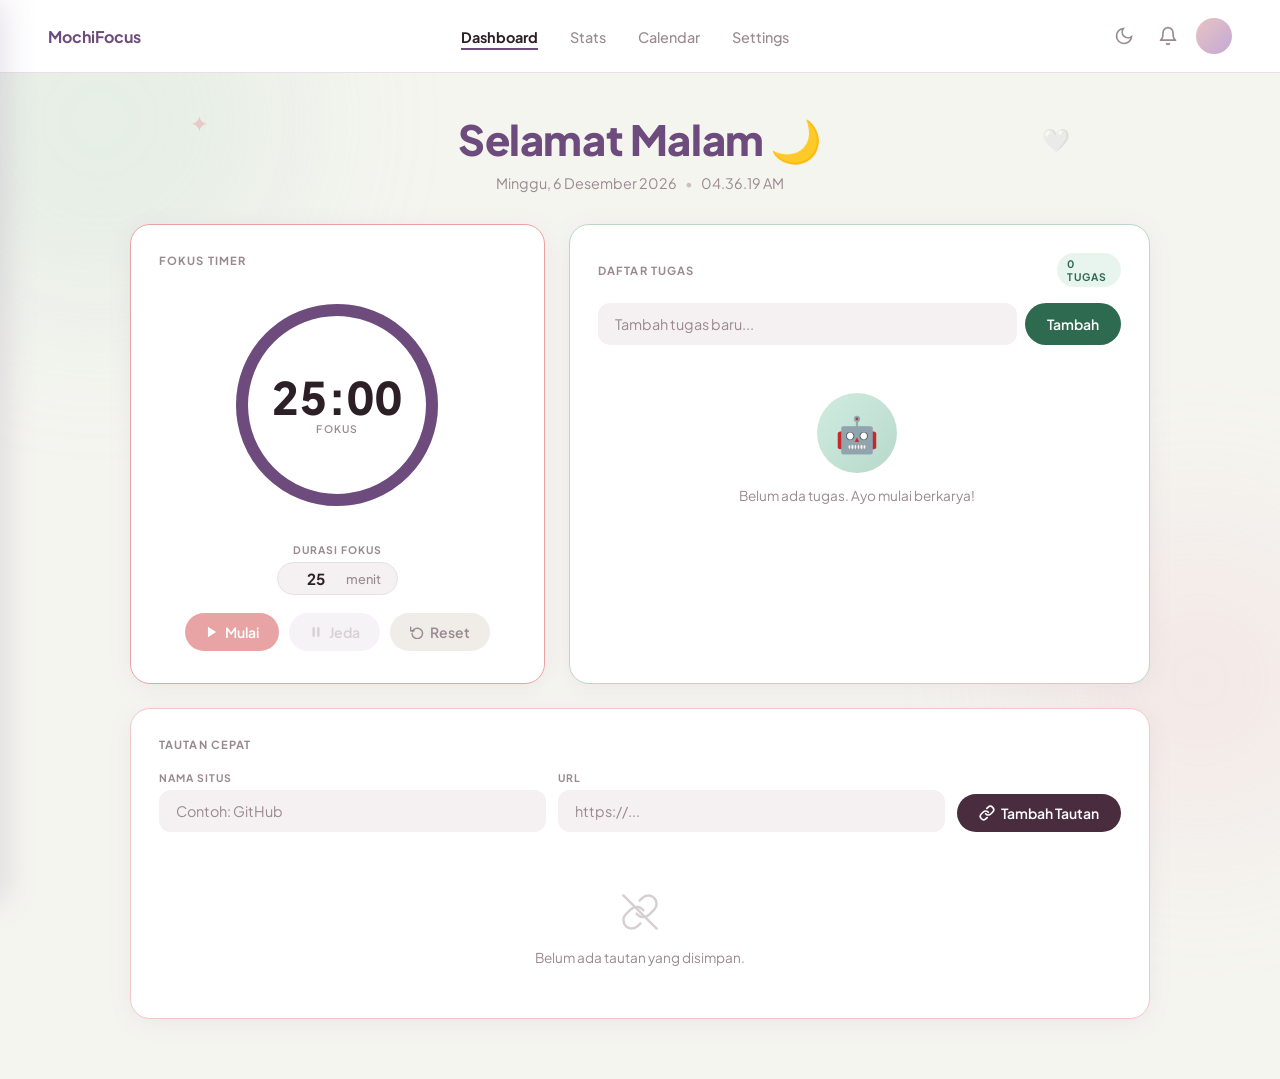
==== commit 53474ad4: "style: refactor responsive navbar" ====
--- a/index.html
+++ b/index.html
@@ -92,6 +92,70 @@
         </button>
         <button class="navbar__avatar" aria-label="Profil pengguna"></button>
       </div>
+      <!-- Hamburger (mobile only) -->
+      <button
+        class="navbar__hamburger"
+        id="navbar-hamburger"
+        aria-label="Buka menu navigasi"
+        aria-expanded="false"
+        aria-controls="offcanvas-menu"
+      >
+        <span class="navbar__hamburger-line"></span>
+        <span class="navbar__hamburger-line"></span>
+        <span class="navbar__hamburger-line"></span>
+      </button>
+    </nav>
+
+    <!-- OFFCANVAS OVERLAY -->
+    <div
+      class="offcanvas-overlay"
+      id="offcanvas-overlay"
+      aria-hidden="true"
+    ></div>
+
+    <!-- OFFCANVAS PANEL -->
+    <nav
+      class="offcanvas"
+      id="offcanvas-menu"
+      aria-label="Menu navigasi mobile"
+      aria-hidden="true"
+    >
+      <div class="offcanvas__header">
+        <span class="offcanvas__brand">MochiFocus</span>
+        <button
+          class="offcanvas__close"
+          id="offcanvas-close"
+          aria-label="Tutup menu"
+        >
+          <svg
+            width="16"
+            height="16"
+            viewBox="0 0 24 24"
+            fill="none"
+            stroke="currentColor"
+            stroke-width="2.5"
+            stroke-linecap="round"
+            aria-hidden="true"
+          >
+            <line x1="18" y1="6" x2="6" y2="18" />
+            <line x1="6" y1="6" x2="18" y2="18" />
+          </svg>
+        </button>
+      </div>
+      <ul class="offcanvas__nav" role="list">
+        <li>
+          <a
+            href="index.html"
+            class="navbar__link navbar__link--active"
+            aria-current="page"
+            >Dashboard</a
+          >
+        </li>
+        <li><a href="stats.html" class="navbar__link">Stats</a></li>
+        <li><a href="calendar.html" class="navbar__link">Calendar</a></li>
+        <li><a href="settings.html" class="navbar__link">Settings</a></li>
+      </ul>
+      <div class="offcanvas__footer">MochiFocus v1.0.0</div>
     </nav>
 
     <!-- DECORATIVE BG BLOBS -->
@@ -312,5 +376,39 @@
     </section>
 
     <script src="js/app.js"></script>
+    <script>
+      (function () {
+        var hamburger = document.getElementById("navbar-hamburger");
+        var overlay = document.getElementById("offcanvas-overlay");
+        var panel = document.getElementById("offcanvas-menu");
+        var closeBtn = document.getElementById("offcanvas-close");
+        if (!hamburger) return;
+
+        function openMenu() {
+          overlay.classList.add("offcanvas-overlay--visible");
+          panel.classList.add("offcanvas--open");
+          hamburger.setAttribute("aria-expanded", "true");
+          panel.setAttribute("aria-hidden", "false");
+          overlay.setAttribute("aria-hidden", "false");
+          document.body.style.overflow = "hidden";
+        }
+
+        function closeMenu() {
+          overlay.classList.remove("offcanvas-overlay--visible");
+          panel.classList.remove("offcanvas--open");
+          hamburger.setAttribute("aria-expanded", "false");
+          panel.setAttribute("aria-hidden", "true");
+          overlay.setAttribute("aria-hidden", "true");
+          document.body.style.overflow = "";
+        }
+
+        hamburger.addEventListener("click", openMenu);
+        closeBtn.addEventListener("click", closeMenu);
+        overlay.addEventListener("click", closeMenu);
+        document.addEventListener("keydown", function (e) {
+          if (e.key === "Escape") closeMenu();
+        });
+      })();
+    </script>
   </body>
 </html>
--- a/css/style.css
+++ b/css/style.css
@@ -929,16 +929,232 @@
 }
 
 /* ============================================================
+   HAMBURGER BUTTON
+   ============================================================ */
+.navbar__hamburger {
+  display: none;
+  flex-direction: column;
+  justify-content: center;
+  gap: 5px;
+  width: 38px;
+  height: 38px;
+  padding: 8px;
+  background: transparent;
+  border-radius: var(--radius-sm);
+  color: var(--color-text-muted);
+  transition:
+    background var(--transition),
+    color var(--transition);
+  flex-shrink: 0;
+  order: 10; /* always last in navbar */
+}
+
+.navbar__hamburger:hover {
+  background: var(--color-bg);
+  color: var(--color-text);
+}
+
+.navbar__hamburger-line {
+  display: block;
+  width: 100%;
+  height: 2px;
+  border-radius: 2px;
+  background: currentColor;
+  transition:
+    transform var(--transition),
+    opacity var(--transition);
+  transform-origin: center;
+}
+
+/* Animate to ✕ when open */
+.navbar--menu-open .navbar__hamburger-line:nth-child(1) {
+  transform: translateY(7px) rotate(45deg);
+}
+.navbar--menu-open .navbar__hamburger-line:nth-child(2) {
+  opacity: 0;
+  transform: scaleX(0);
+}
+.navbar--menu-open .navbar__hamburger-line:nth-child(3) {
+  transform: translateY(-7px) rotate(-45deg);
+}
+
+/* ============================================================
+   OFFCANVAS OVERLAY (backdrop)
+   ============================================================ */
+.offcanvas-overlay {
+  position: fixed;
+  inset: 0;
+  background: rgba(45, 31, 38, 0.45);
+  backdrop-filter: blur(2px);
+  z-index: 200;
+  opacity: 0;
+  pointer-events: none;
+  transition: opacity 0.3s ease;
+}
+
+.offcanvas-overlay--visible {
+  opacity: 1;
+  pointer-events: auto;
+}
+
+/* ============================================================
+   OFFCANVAS PANEL
+   ============================================================ */
+.offcanvas {
+  position: fixed;
+  top: 0;
+  left: 0;
+  bottom: 0;
+  width: 280px;
+  max-width: 85vw;
+  background: var(--color-surface);
+  z-index: 201;
+  display: flex;
+  flex-direction: column;
+  transform: translateX(-100%);
+  transition: transform 0.3s cubic-bezier(0.4, 0, 0.2, 1);
+  box-shadow: 4px 0 32px rgba(109, 76, 125, 0.18);
+  overflow-y: auto;
+}
+
+.offcanvas--open {
+  transform: translateX(0);
+}
+
+/* Header row: brand + close button */
+.offcanvas__header {
+  display: flex;
+  align-items: center;
+  justify-content: space-between;
+  padding: 20px 20px 16px;
+  border-bottom: 1px solid var(--color-border);
+  flex-shrink: 0;
+}
+
+.offcanvas__brand {
+  font-size: 1rem;
+  font-weight: 800;
+  color: var(--color-primary);
+}
+
+.offcanvas__close {
+  width: 34px;
+  height: 34px;
+  border-radius: 50%;
+  background: var(--color-input-bg);
+  border: none;
+  display: flex;
+  align-items: center;
+  justify-content: center;
+  color: var(--color-text-muted);
+  cursor: pointer;
+  transition:
+    background var(--transition),
+    color var(--transition);
+  flex-shrink: 0;
+}
+
+.offcanvas__close:hover {
+  background: #fef2f2;
+  color: #e05555;
+}
+
+/* Nav links */
+.offcanvas__nav {
+  list-style: none;
+  padding: 12px 12px 24px;
+  display: flex;
+  flex-direction: column;
+  gap: 4px;
+}
+
+.offcanvas__nav li a {
+  display: flex;
+  align-items: center;
+  gap: 12px;
+  padding: 13px 16px;
+  border-radius: var(--radius-sm);
+  font-size: 0.95rem;
+  font-weight: 500;
+  color: var(--color-text-muted);
+  text-decoration: none;
+  transition:
+    background var(--transition),
+    color var(--transition);
+}
+
+.offcanvas__nav li a:hover {
+  background: var(--color-bg);
+  color: var(--color-text);
+}
+
+.offcanvas__nav li a.navbar__link--active {
+  background: linear-gradient(135deg, #f0e4f8, #e8d8f0);
+  color: var(--color-primary);
+  font-weight: 700;
+  border-left: 3px solid var(--color-primary);
+  padding-left: 13px;
+}
+
+/* Page icon dots for visual flair */
+.offcanvas__nav li a::before {
+  content: "";
+  width: 8px;
+  height: 8px;
+  border-radius: 50%;
+  background: var(--color-border);
+  flex-shrink: 0;
+  transition: background var(--transition);
+}
+
+.offcanvas__nav li a:hover::before {
+  background: var(--color-text-muted);
+}
+
+.offcanvas__nav li a.navbar__link--active::before {
+  background: var(--color-primary);
+}
+
+/* Footer area */
+.offcanvas__footer {
+  margin-top: auto;
+  padding: 16px 20px 28px;
+  border-top: 1px solid var(--color-border);
+  font-size: 0.75rem;
+  color: var(--color-text-muted);
+  flex-shrink: 0;
+}
+
+/* Dark mode */
+.dark-mode .offcanvas {
+  background: #221e28;
+  box-shadow: 4px 0 32px rgba(0, 0, 0, 0.4);
+}
+
+.dark-mode .offcanvas__header {
+  border-bottom-color: #3a3040;
+}
+
+.dark-mode .offcanvas__footer {
+  border-top-color: #3a3040;
+}
+
+.dark-mode .offcanvas__nav li a:hover {
+  background: #2a2530;
+}
+
+.dark-mode .offcanvas__nav li a.navbar__link--active {
+  background: #2e2848;
+}
+
+/* ============================================================
    RESPONSIVE
    ============================================================ */
 @media (max-width: 720px) {
   .navbar {
     padding: 14px 20px;
-    gap: 20px;
-  }
-
-  .navbar__links {
     gap: 16px;
+    flex-wrap: wrap;
   }
 
   .header,
@@ -948,6 +1164,10 @@
     padding-right: 16px;
   }
 
+  .card--links {
+    margin-inline: 16px;
+  }
+
   .header__greeting {
     font-size: 1.8rem;
   }
@@ -967,6 +1187,7 @@
 
   .links__form {
     flex-direction: column;
+    align-items: stretch;
   }
 
   .btn--add-link {
@@ -975,8 +1196,13 @@
 }
 
 @media (max-width: 480px) {
+  /* Hide desktop nav links, show hamburger instead */
   .navbar__links {
     display: none;
+  }
+
+  .navbar__hamburger {
+    display: flex;
   }
 
   .header__deco {
